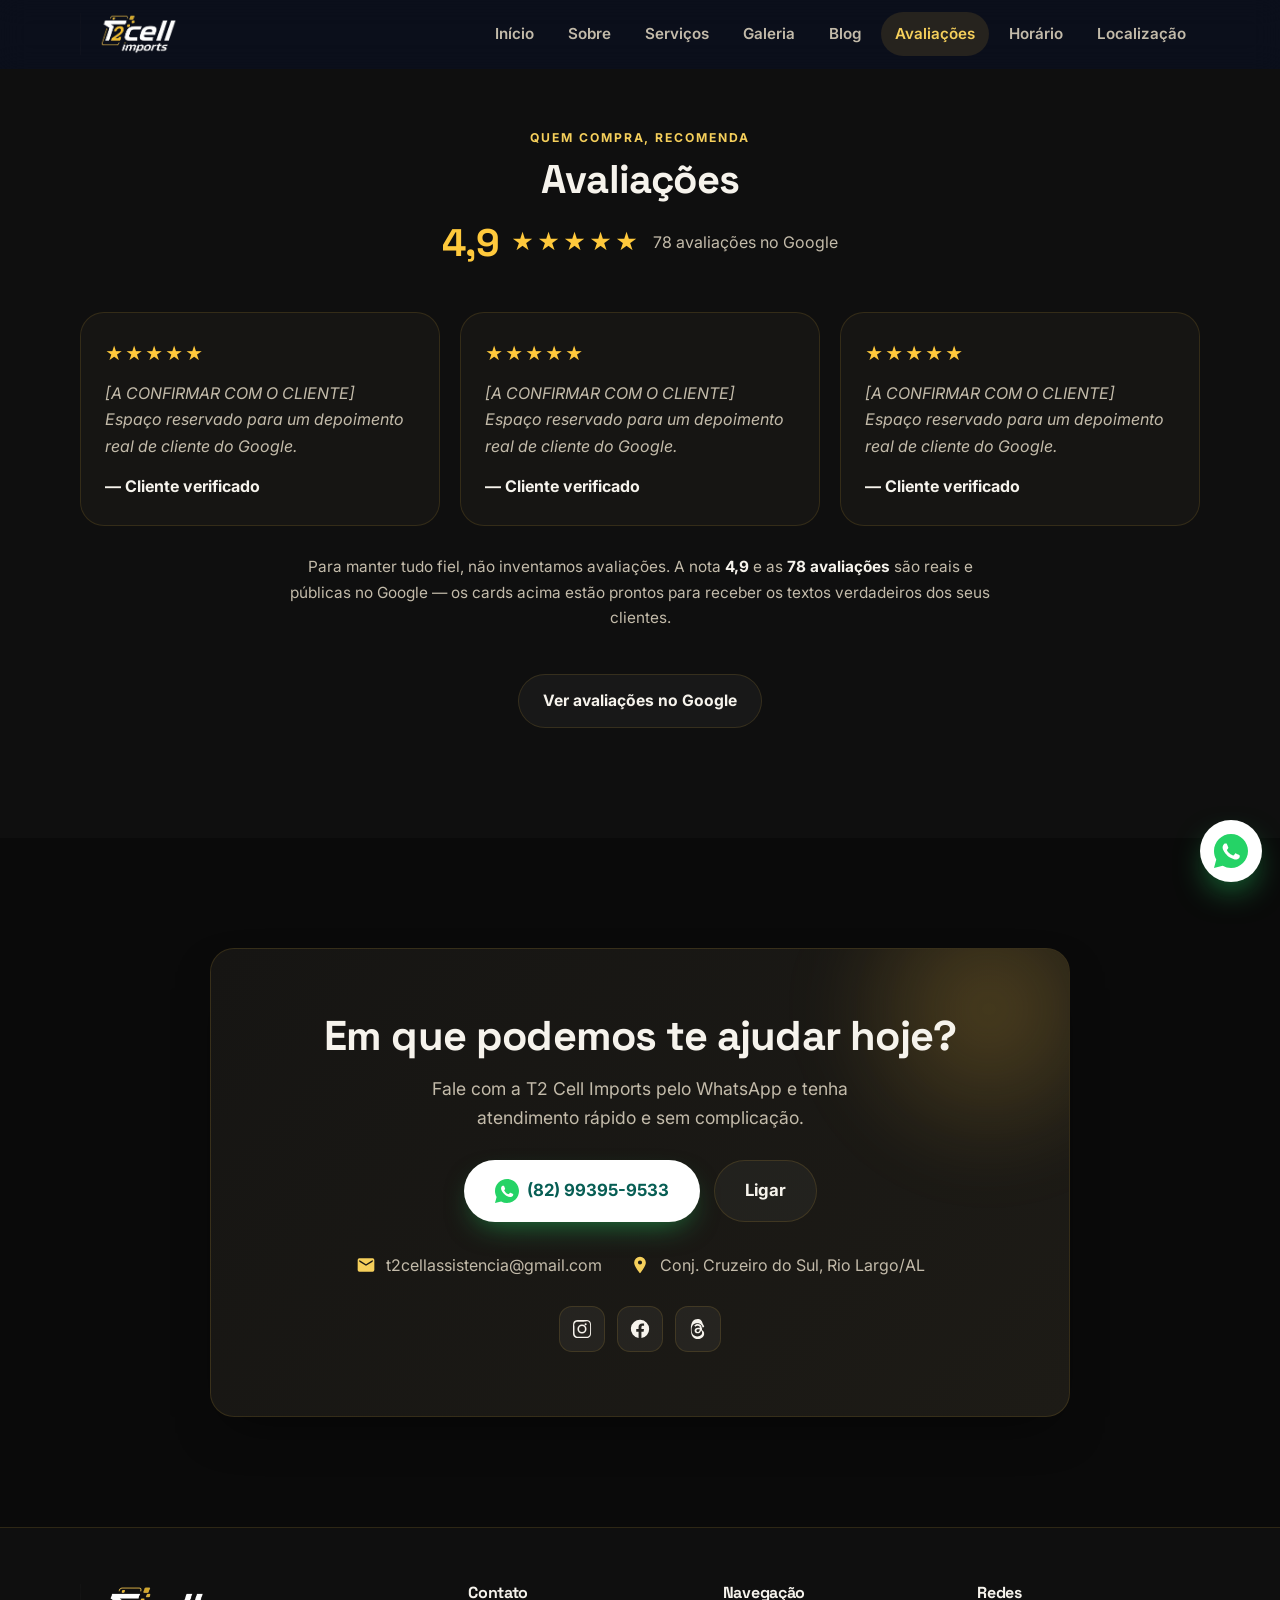
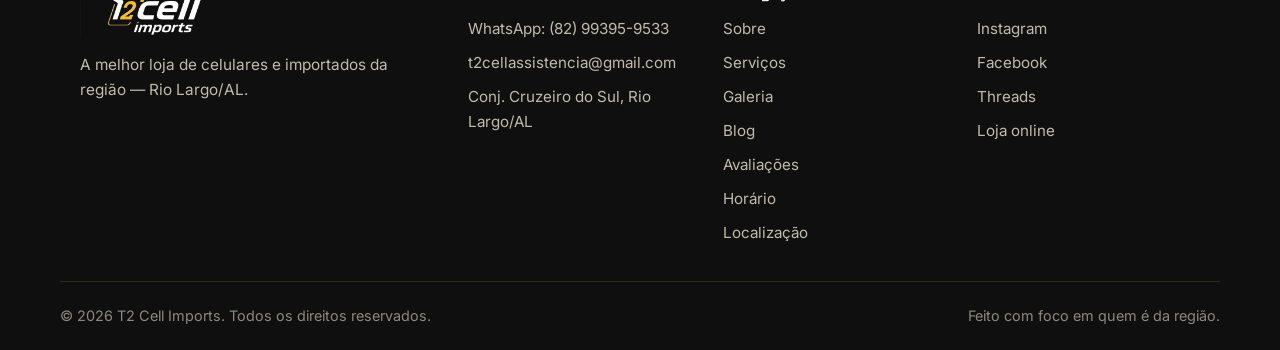
==== avaliacoes.html @ 35accee7 "style: atualiza CTA (frase e botão com logo oficial do WhatsApp) - Troca 'Bora resolver o seu celula" ====
<!DOCTYPE html>
<html lang="pt-BR">
<head>
  <meta charset="UTF-8" />
  <meta name="viewport" content="width=device-width, initial-scale=1.0" />
  <meta name="theme-color" content="#0a0a0a" />
  <title>Avaliações — T2 Cell Imports | Nota 4,9 no Google</title>
  <meta name="description" content="A T2 Cell Imports tem nota 4,9 no Google com 78 avaliações. Veja o que os clientes de Rio Largo dizem sobre a loja." />
  <meta name="author" content="T2 Cell Imports" />
  <link rel="canonical" href="https://t2cellimports.com.br/avaliacoes.html" />
  <meta property="og:type" content="business.business" />
  <meta property="og:title" content="Avaliações — T2 Cell Imports | Nota 4,9 no Google" />
  <meta property="og:description" content="A T2 Cell Imports tem nota 4,9 no Google com 78 avaliações. Veja o que os clientes de Rio Largo dizem sobre a loja." />
  <meta property="og:locale" content="pt_BR" />
  <meta property="og:site_name" content="T2 Cell Imports" />
  <meta property="og:url" content="https://t2cellimports.com.br/avaliacoes.html" />
  <meta property="og:image" content="assets/og-image.svg" />
  <meta name="twitter:card" content="summary_large_image" />
  <meta name="twitter:title" content="Avaliações — T2 Cell Imports | Nota 4,9 no Google" />
  <meta name="twitter:description" content="A T2 Cell Imports tem nota 4,9 no Google com 78 avaliações. Veja o que os clientes de Rio Largo dizem sobre a loja." />
  <meta name="twitter:image" content="assets/og-image.svg" />
  <link rel="icon" href="data:image/svg+xml,%3Csvg xmlns='http://www.w3.org/2000/svg' viewBox='0 0 100 100'%3E%3Crect width='100' height='100' rx='24' fill='%230a0a0a'/%3E%3Ctext x='50' y='70' font-family='Arial,sans-serif' font-size='56' font-weight='900' text-anchor='middle' fill='%23e8b53d'%3ET2%3C/text%3E%3C/svg%3E" />
  <link rel="apple-touch-icon" href="assets/logo-square.png" />
  <link rel="preconnect" href="https://fonts.googleapis.com" />
  <link rel="preconnect" href="https://fonts.gstatic.com" crossorigin />
  <link href="https://fonts.googleapis.com/css2?family=Space+Grotesk:wght@500;600;700&family=Inter:wght@400;500;600;700&display=swap" rel="stylesheet" />
  <link rel="stylesheet" href="css/styles.css?v=13" />
</head>
<body>
  <a href="#main" class="skip-link">Pular para o conteúdo</a>
  <header class="site-header" id="top">
    <div class="container header-inner">
      <a href="index.html" class="brand" aria-label="T2 Cell Imports — início">
        <img src="assets/logo.png" alt="T2 Cell Imports" class="brand-logo" width="860" height="370" />
      </a>
      <nav class="main-nav" aria-label="Navegação principal">
        <button class="nav-toggle" aria-expanded="false" aria-controls="nav-list" aria-label="Abrir menu">
          <span></span><span></span><span></span>
        </button>
        <ul class="nav-list" id="nav-list">
          <li><a href="index.html">Início</a></li>
          <li><a href="sobre.html">Sobre</a></li>
          <li><a href="servicos.html">Serviços</a></li>
          <li><a href="galeria.html">Galeria</a></li>
          <li><a href="blog.html">Blog</a></li>
          <li><a href="avaliacoes.html" class="active" aria-current="page">Avaliações</a></li>
          <li><a href="horario.html">Horário</a></li>
          <li><a href="localizacao.html">Localização</a></li>
        </ul>
      </nav>
    </div>
  </header>

  <main id="main">
    <section class="section section-alt first-section" id="depoimentos" aria-labelledby="dep-title">
      <div class="container">
        <header class="section-head">
          <p class="eyebrow reveal">Quem compra, recomenda</p>
          <h2 id="dep-title" class="reveal">Avaliações</h2>
          <div class="rating-summary reveal" role="img" aria-label="Nota 4,9 de 5 no Google com 78 avaliações">
            <span class="rating-num">4,9</span>
            <span class="rating-stars" aria-hidden="true">★★★★★</span>
            <span class="rating-meta">78 avaliações no Google</span>
          </div>
        </header>
        <div class="reviews" aria-label="Depoimentos de clientes">
          <blockquote class="review reveal"><span class="stars" aria-hidden="true">★★★★★</span><p>[A CONFIRMAR COM O CLIENTE] Espaço reservado para um depoimento real de cliente do Google.</p><footer>— Cliente verificado</footer></blockquote>
          <blockquote class="review reveal"><span class="stars" aria-hidden="true">★★★★★</span><p>[A CONFIRMAR COM O CLIENTE] Espaço reservado para um depoimento real de cliente do Google.</p><footer>— Cliente verificado</footer></blockquote>
          <blockquote class="review reveal"><span class="stars" aria-hidden="true">★★★★★</span><p>[A CONFIRMAR COM O CLIENTE] Espaço reservado para um depoimento real de cliente do Google.</p><footer>— Cliente verificado</footer></blockquote>
        </div>
        <p class="reviews-note reveal">
          Para manter tudo fiel, não inventamos avaliações. A nota <strong>4,9</strong> e as <strong>78 avaliações</strong>
          são reais e públicas no Google — os cards acima estão prontos para receber os textos verdadeiros dos seus clientes.
        </p>
        <div class="serv-cta reveal">
          <a class="btn btn-ghost" href="https://www.google.com/maps?q=-9.5343182,-35.8074484" target="_blank" rel="noopener">Ver avaliações no Google</a>
        </div>
      </div>
    </section>
    <section class="section contact-cta" id="contato" aria-labelledby="cta-title">
      <div class="container">
        <div class="cta-box reveal">
          <h2 id="cta-title">Em que podemos te ajudar hoje?</h2>
          <p>Fale com a T2 Cell Imports pelo WhatsApp e tenha atendimento rápido e sem complicação.</p>
          <div class="cta-actions">
            <a class="btn btn-wa btn-lg" href="https://wa.me/5582993959533?text=Ol%C3%A1!%20Vim%20pelo%20site%20e%20gostaria%20de%20mais%20informa%C3%A7%C3%B5es." target="_blank" rel="noopener">
              <svg viewBox="0 0 32 32" aria-hidden="true" class="whats-logo"><path fill="#25D366" d="M16 0C7.164 0 0 7.164 0 16c0 2.82.737 5.57 2.137 7.993L0 32l8.2-2.15A15.93 15.93 0 0 0 16 32c8.836 0 16-7.164 16-16S24.836 0 16 0z"/><path fill="#fff" d="M23.4 19.6c-.4-.2-2.34-1.15-2.7-1.28-.36-.13-.63-.2-.9.2-.26.4-1.03 1.28-1.26 1.54-.23.27-.46.3-.86.1-.4-.2-1.67-.62-3.18-1.96-1.18-1.05-1.97-2.34-2.2-2.74-.23-.4-.02-.61.17-.81.18-.18.4-.46.6-.7.2-.23.26-.4.4-.66.13-.27.06-.5-.03-.7-.1-.2-.9-2.16-1.23-2.96-.32-.78-.65-.67-.9-.68l-.76-.02c-.26 0-.7.1-1.06.5-.36.4-1.4 1.36-1.4 3.32 0 1.96 1.43 3.85 1.63 4.12.2.27 2.82 4.3 6.82 6.03.95.4 1.7.65 2.28.84.96.3 1.83.26 2.52.16.77-.12 2.34-.96 2.67-1.88.33-.92.33-1.72.23-1.88-.1-.16-.36-.26-.76-.46z"/></svg>
              (82) 99395-9533
            </a>
            <a class="btn btn-ghost btn-lg" href="tel:+5582993959533">Ligar</a>
          </div>
          <ul class="contact-list">
            <li>
              <svg class="ic" viewBox="0 0 24 24" aria-hidden="true"><path fill="currentColor" d="M20 4H4a2 2 0 0 0-2 2v12a2 2 0 0 0 2 2h16a2 2 0 0 0 2-2V6a2 2 0 0 0-2-2m0 4-8 5-8-5V6l8 5 8-5z"/></svg>
              <a href="mailto:t2cellassistencia@gmail.com">t2cellassistencia@gmail.com</a>
            </li>
            <li>
              <svg class="ic" viewBox="0 0 24 24" aria-hidden="true"><path fill="currentColor" d="M12 2a7 7 0 0 0-7 7c0 5 7 13 7 13s7-8 7-13a7 7 0 0 0-7-7m0 9.5A2.5 2.5 0 1 1 12 6.5a2.5 2.5 0 0 1 0 5"/></svg>
              Conj. Cruzeiro do Sul, Rio Largo/AL
            </li>
          </ul>
          <div class="social-row" aria-label="Redes sociais">
            <a href="https://www.instagram.com/t2cell_imports" target="_blank" rel="noopener" aria-label="Instagram">
              <svg viewBox="0 0 24 24" aria-hidden="true"><path fill="currentColor" d="M12 2.2c3.2 0 3.6 0 4.9.07 1.2.06 1.8.25 2.2.42.56.22.96.48 1.38.9.42.42.68.82.9 1.38.17.4.36 1 .42 2.2.07 1.3.07 1.7.07 4.9s0 3.6-.07 4.9c-.06 1.2-.25 1.8-.42 2.2a3.7 3.7 0 0 1-.9 1.38c-.42.42-.82.68-1.38.9-.4.17-1 .36-2.2.42-1.3.07-1.7.07-4.9.07s-3.6 0-4.9-.07c-1.2-.06-1.8-.25-2.2-.42a3.7 3.7 0 0 1-1.38-.9 3.7 3.7 0 0 1-.9-1.38c-.17-.4-.36-1-.42-2.2C2.2 15.6 2.2 15.2 2.2 12s0-3.6.07-4.9c.06-1.2.25-1.8.42-2.2.22-.56.48-.96.9-1.38.42-.42.82-.68 1.38-.9.4-.17 1-.36 2.2-.42C8.4 2.2 8.8 2.2 12 2.2m0 1.8c-3.1 0-3.5 0-4.7.07-.9.04-1.4.2-1.7.32-.43.17-.73.37-1.05.69-.32.32-.52.62-.69 1.05-.12.3-.28.8-.32 1.7C3.8 8.5 3.8 8.9 3.8 12s0 3.5.07 4.7c.04.9.2 1.4.32 1.7.17.43.37.73.69 1.05.32.32.62.52 1.05.69.3.12.8.28 1.7.32 1.2.07 1.6.07 4.7.07s3.5 0 4.7-.07c.9-.04 1.4-.2 1.7-.32.43-.17.73-.37 1.05-.69.32-.32.52-.62.69-1.05.12-.3.28-.8.32-1.7.07-1.2.07-1.6.07-4.7s0-3.5-.07-4.7c-.04-.9-.2-1.4-.32-1.7a2.8 2.8 0 0 0-.69-1.05 2.8 2.8 0 0 0-1.05-.69c-.3-.12-.8-.28-1.7-.32C15.5 4 15.1 4 12 4m0 3.06A4.94 4.94 0 1 0 12 17a4.94 4.94 0 0 0 0-9.88m0 8.15A3.2 3.2 0 1 1 12 8.8a3.2 3.2 0 0 1 0 6.4m5.1-8.35a1.15 1.15 0 1 1-2.3 0 1.15 1.15 0 0 1 2.3 0"/></svg>
            </a>
            <a href="https://www.facebook.com/p/T2-cell-imports-100078461546081/" target="_blank" rel="noopener" aria-label="Facebook">
              <svg viewBox="0 0 24 24" aria-hidden="true"><path fill="currentColor" d="M22 12a10 10 0 1 0-11.56 9.88v-6.99H7.9V12h2.54V9.8c0-2.5 1.49-3.89 3.77-3.89 1.1 0 2.24.2 2.24.2v2.46h-1.26c-1.24 0-1.63.77-1.63 1.56V12h2.78l-.44 2.89h-2.34v6.99A10 10 0 0 0 22 12"/></svg>
            </a>
            <a href="https://www.threads.com/@t2cell_imports" target="_blank" rel="noopener" aria-label="Threads">
              <svg viewBox="0 0 24 24" aria-hidden="true"><path fill="currentColor" d="M16.5 11.3c-.1 0-.2-.1-.3-.1-.2-3-1.8-4.7-4.5-4.7-1.6 0-3 .7-3.8 2l1.5 1c.6-.9 1.5-1.1 2.3-1.1 1.5 0 2.3.9 2.4 2.3-.6-.1-1.2-.2-1.9-.2-2.4 0-4 1.3-3.9 3.3.1 1.9 1.7 2.9 3.4 2.9 1.6 0 3.3-.8 3.6-3.1.4.3.8.8 1 1.4.3.9.3 2.4-.9 3.6-1 1-2.3 1.5-4.2 1.5-2.1 0-3.7-.7-4.7-2-1-1.3-1.5-3-1.5-5.2s.5-3.9 1.5-5.2c1-1.3 2.6-2 4.7-2 2.1 0 3.6.7 4.7 2.1.5.7.9 1.5 1.1 2.5l1.8-.5c-.3-1.3-.8-2.4-1.5-3.3C16.2 2 14.3 1 11.7 1 7.3 1 4.2 4 4.2 12s3.1 11 7.5 11c2.4 0 4.3-.8 5.6-2.2 1.7-1.8 1.6-4.1 1.1-5.5-.4-1-1.1-1.8-2-2.3zm-4.3 4c-.9 0-1.9-.4-1.9-1.4-.1-.8.6-1.5 2-1.5.6 0 1.2.1 1.7.2-.2 1.9-1.2 2.6-1.8 2.7z"/></svg>
            </a>
          </div>
        </div>
      </div>
    </section>
  </main>

  <footer class="site-footer">
    <div class="container footer-inner">
      <div class="footer-brand">
        <img src="assets/logo.png" alt="T2 Cell Imports" class="brand-logo footer-logo" width="860" height="370" />
        <p class="footer-tag">A melhor loja de celulares e importados da região — Rio Largo/AL.</p>
      </div>
      <div class="footer-col">
        <h4>Contato</h4>
        <ul>
          <li><a href="https://wa.me/5582993959533" target="_blank" rel="noopener">WhatsApp: (82) 99395-9533</a></li>
          <li><a href="mailto:t2cellassistencia@gmail.com">t2cellassistencia@gmail.com</a></li>
          <li>Conj. Cruzeiro do Sul, Rio Largo/AL</li>
        </ul>
      </div>
      <div class="footer-col">
        <h4>Navegação</h4>
        <ul>
          <li><a href="sobre.html">Sobre</a></li>
          <li><a href="servicos.html">Serviços</a></li>
          <li><a href="galeria.html">Galeria</a></li>
          <li><a href="blog.html">Blog</a></li>
          <li><a href="avaliacoes.html">Avaliações</a></li>
          <li><a href="horario.html">Horário</a></li>
          <li><a href="localizacao.html">Localização</a></li>
        </ul>
      </div>
      <div class="footer-col">
        <h4>Redes</h4>
        <ul>
          <li><a href="https://www.instagram.com/t2cell_imports" target="_blank" rel="noopener">Instagram</a></li>
          <li><a href="https://www.facebook.com/p/T2-cell-imports-100078461546081/" target="_blank" rel="noopener">Facebook</a></li>
          <li><a href="https://www.threads.com/@t2cell_imports" target="_blank" rel="noopener">Threads</a></li>
          <li><a href="https://t2cellimports.mercadorio.com.br/" target="_blank" rel="noopener">Loja online</a></li>
        </ul>
      </div>
    </div>
    <div class="container footer-bottom">
      <p>© <span id="year">2026</span> T2 Cell Imports. Todos os direitos reservados.</p>
      <p class="muted">Feito com foco em quem é da região.</p>
    </div>
  </footer>

  <a class="whats-float" href="https://wa.me/5582993959533?text=Ol%C3%A1!%20Vim%20pelo%20site%20e%20gostaria%20de%20mais%20informa%C3%A7%C3%B5es." target="_blank" rel="noopener" aria-label="Falar no WhatsApp">
    <svg viewBox="0 0 32 32" aria-hidden="true" class="whats-logo">
      <path fill="#25D366" d="M16 0C7.164 0 0 7.164 0 16c0 2.82.737 5.57 2.137 7.993L0 32l8.2-2.15A15.93 15.93 0 0 0 16 32c8.836 0 16-7.164 16-16S24.836 0 16 0z"/>
      <path fill="#fff" d="M23.4 19.6c-.4-.2-2.34-1.15-2.7-1.28-.36-.13-.63-.2-.9.2-.26.4-1.03 1.28-1.26 1.54-.23.27-.46.3-.86.1-.4-.2-1.67-.62-3.18-1.96-1.18-1.05-1.97-2.34-2.2-2.74-.23-.4-.02-.61.17-.81.18-.18.4-.46.6-.7.2-.23.26-.4.4-.66.13-.27.06-.5-.03-.7-.1-.2-.9-2.16-1.23-2.96-.32-.78-.65-.67-.9-.68l-.76-.02c-.26 0-.7.1-1.06.5-.36.4-1.4 1.36-1.4 3.32 0 1.96 1.43 3.85 1.63 4.12.2.27 2.82 4.3 6.82 6.03.95.4 1.7.65 2.28.84.96.3 1.83.26 2.52.16.77-.12 2.34-.96 2.67-1.88.33-.92.33-1.72.23-1.88-.1-.16-.36-.26-.76-.46z"/>
    </svg>
    <span class="whats-float-label">Fale conosco</span>
  </a>

  <script src="js/main.js?v=13" defer></script>
</body>
</html>
---- css/styles.css ----
/* =========================================================
   T2 Cell Imports — estilos
   Direção: premium. Preto + dourado/âmbar + branco (identidade da logo).
   Tipografia: Space Grotesk (títulos) + Inter (texto).
   ========================================================= */

/* ---------- Tokens ---------- */
:root {
  --bg: #0a0a0a;
  --bg-2: #0f0f0f;
  --surface: #161513;
  --surface-2: #1d1b16;
  --line: rgba(232, 181, 61, 0.14);
  --text: #f6f3ec;
  --text-dim: #c3bbaa;
  --muted: #8f897c;

  --brand: #e8b53d;      /* dourado */
  --brand-2: #f5cf5b;    /* dourado claro */
  --accent: #c9942a;     /* âmbar profundo */
  --whats: #25d366;

  --grad: linear-gradient(135deg, #c9942a 0%, #e8b53d 45%, #f5cf5b 100%);
  --grad-soft: linear-gradient(135deg, rgba(201,148,42,.16), rgba(245,207,91,.16));

  --radius: 16px;
  --radius-lg: 24px;
  --shadow: 0 20px 50px -20px rgba(0, 0, 0, .6);
  --shadow-glow: 0 0 0 1px rgba(232,181,61,.25), 0 18px 40px -16px rgba(232,181,61,.35);
  --container: 1160px;
  --ease: cubic-bezier(.22, 1, .36, 1);
}

/* ---------- Reset ---------- */
*, *::before, *::after { box-sizing: border-box; }
* { margin: 0; }
html { scroll-behavior: smooth; -webkit-text-size-adjust: 100%; }
@media (prefers-reduced-motion: reduce) {
  html { scroll-behavior: auto; }
  * { animation-duration: .001ms !important; transition-duration: .001ms !important; }
}

body {
  font-family: "Inter", system-ui, -apple-system, Segoe UI, Roboto, sans-serif;
  background: var(--bg);
  color: var(--text);
  line-height: 1.65;
  overflow-x: hidden;
  -webkit-font-smoothing: antialiased;
}

h1, h2, h3, h4, .brand-text, .stat-num, .rating-num {
  font-family: "Space Grotesk", "Inter", sans-serif;
  line-height: 1.12;
  letter-spacing: -0.02em;
}

img, svg, iframe { display: block; max-width: 100%; }
a { color: inherit; text-decoration: none; }
ul { list-style: none; padding: 0; }

.container { width: 100%; max-width: var(--container); margin-inline: auto; padding-inline: 20px; }

.grad-text {
  background: var(--grad);
  -webkit-background-clip: text; background-clip: text;
  -webkit-text-fill-color: transparent; color: transparent;
}
.muted { color: var(--muted); }

/* ---------- Acessibilidade ---------- */
.skip-link {
  position: absolute; left: -999px; top: 0; z-index: 200;
  background: var(--brand-2); color: #17120a; padding: 10px 16px; border-radius: 0 0 10px 0; font-weight: 700;
}
.skip-link:focus { left: 0; }

:focus-visible { outline: 3px solid var(--brand-2); outline-offset: 2px; border-radius: 6px; }

/* ---------- Botões ---------- */
.btn {
  --_bg: transparent;
  display: inline-flex; align-items: center; justify-content: center; gap: 8px;
  padding: 13px 24px; border-radius: 999px; font-weight: 700; font-size: .98rem;
  border: 1px solid transparent; cursor: pointer; white-space: nowrap;
  transition: transform .25s var(--ease), box-shadow .25s var(--ease), background .25s var(--ease), border-color .25s var(--ease);
}
.btn:hover { transform: translateY(-2px); }
.btn:active { transform: translateY(0); }
.btn .ic { width: 20px; height: 20px; }
.btn-lg { padding: 16px 30px; font-size: 1.05rem; }

.btn-primary { background: var(--grad); color: #17120a; box-shadow: 0 12px 30px -10px rgba(232,181,61,.6); }
.btn-primary:hover { box-shadow: 0 18px 40px -12px rgba(232,181,61,.75); }

.btn-ghost { background: rgba(255,255,255,.04); color: var(--text); border-color: var(--line); }
.btn-ghost:hover { border-color: var(--brand-2); background: rgba(232,181,61,.08); }

.btn-whats { background: var(--whats); color: #042b14; box-shadow: 0 12px 30px -12px rgba(37,211,102,.6); }
.btn-whats:hover { box-shadow: 0 18px 40px -14px rgba(37,211,102,.75); }

/* Botão com a logo oficial do WhatsApp (fundo branco, logo colorida) */
.btn-wa { background: #ffffff; color: #075e54; box-shadow: 0 12px 30px -12px rgba(37,211,102,.6); }
.btn-wa:hover { box-shadow: 0 18px 40px -14px rgba(37,211,102,.75); }
.btn-wa .whats-logo { width: 24px; height: 24px; flex: none; }

/* ---------- Header ---------- */
.site-header {
  position: fixed; inset: 0 0 auto 0; z-index: 100;
  background: rgba(11, 16, 32, .72);
  backdrop-filter: saturate(140%) blur(14px);
  border-bottom: 1px solid transparent;
  transition: border-color .3s var(--ease), background .3s var(--ease);
}
.site-header.scrolled { border-bottom-color: var(--line); background: rgba(11,16,32,.9); }
.header-inner { display: flex; align-items: center; gap: 16px; min-height: 68px; }

.brand { display: inline-flex; align-items: center; gap: 10px; font-weight: 700; }
.brand-logo { height: 42px; width: auto; display: block; transition: filter .3s var(--ease); }
.brand:hover .brand-logo { filter: drop-shadow(0 0 14px rgba(232,181,61,.45)); }
.footer-logo { height: 54px; }
.brand-mark {
  display: grid; place-items: center; width: 38px; height: 38px; border-radius: 11px;
  background: var(--grad); color: #17120a; font-family: "Space Grotesk", sans-serif; font-weight: 700; font-size: 1.05rem;
  box-shadow: var(--shadow-glow);
}
.brand-text { font-size: 1.05rem; letter-spacing: .04em; color: var(--text); }
.brand-text strong { color: var(--brand-2); }

.main-nav { margin-left: auto; display: flex; align-items: center; }
.nav-list { display: flex; gap: 6px; }
.nav-list a {
  display: inline-block; padding: 9px 14px; border-radius: 999px; color: var(--text-dim); font-weight: 600; font-size: .95rem;
  transition: color .2s, background .2s;
}
.nav-list a:hover { color: var(--text); background: rgba(255,255,255,.05); }
.nav-list a.active { color: var(--brand-2); background: rgba(232,181,61,.12); }

.header-cta { margin-left: 8px; }

.nav-toggle {
  display: none; flex-direction: column; gap: 5px; width: 44px; height: 44px;
  background: rgba(255,255,255,.05); border: 1px solid var(--line); border-radius: 12px; cursor: pointer;
  align-items: center; justify-content: center;
}
.nav-toggle span { width: 20px; height: 2px; background: var(--text); border-radius: 2px; transition: transform .3s var(--ease), opacity .3s; }
.nav-toggle[aria-expanded="true"] span:nth-child(1) { transform: translateY(7px) rotate(45deg); }
.nav-toggle[aria-expanded="true"] span:nth-child(2) { opacity: 0; }
.nav-toggle[aria-expanded="true"] span:nth-child(3) { transform: translateY(-7px) rotate(-45deg); }

/* ---------- Hero (dividido: conteúdo à esquerda + foto à direita) ---------- */
.hero { position: relative; overflow: hidden; min-height: min(92vh, 760px); display: flex; align-items: center; padding: 120px 0 70px; }
.hero-photo { position: absolute; inset: 0 0 0 auto; width: 60%; z-index: 0; }
.hero-photo img { width: 100%; height: 100%; object-fit: cover; object-position: center; }
.hero-photo-veil {
  position: absolute; inset: 0;
  background:
    linear-gradient(90deg, var(--bg) 0%, var(--bg) 18%, rgba(10,10,10,.82) 38%, rgba(10,10,10,.35) 62%, rgba(10,10,10,.1) 100%),
    linear-gradient(0deg, rgba(10,10,10,.55), transparent 45%);
}
.hero .container { position: relative; z-index: 1; width: 100%; }
.hero-inner { max-width: 560px; }
.rating-badge {
  display: inline-flex; align-items: center; gap: 9px; padding: 10px 16px; border-radius: 12px;
  background: rgba(255,255,255,.05); border: 1px solid var(--line); font-size: .95rem; color: var(--text-dim);
  backdrop-filter: blur(4px);
}
.rating-badge strong { color: var(--text); font-size: 1.02rem; }
.rating-badge-meta { color: var(--text-dim); }
.hero-title { font-size: clamp(2.1rem, 5.2vw, 3.6rem); font-weight: 700; margin: 22px 0 18px; }
.hero-sub { font-size: clamp(1.02rem, 2.2vw, 1.22rem); color: var(--text-dim); max-width: 540px; }
.hero-sub strong { color: var(--text); }
.hero-actions { display: flex; flex-wrap: wrap; gap: 14px; margin: 30px 0 26px; }
.hero-badges { display: flex; flex-wrap: wrap; gap: 10px 22px; color: var(--text-dim); font-size: .95rem; }
.hero-badges li { display: inline-flex; align-items: center; gap: 8px; }
.hero-badges li::before { content: ""; width: 7px; height: 7px; border-radius: 50%; background: var(--grad); flex: none; }
.stars { color: #ffc93c; letter-spacing: 2px; }

@media (max-width: 860px) {
  .hero { min-height: 0; padding: 104px 0 64px; }
  .hero-photo { width: 100%; }
  .hero-photo-veil {
    background:
      linear-gradient(0deg, var(--bg) 4%, rgba(10,10,10,.92) 30%, rgba(10,10,10,.78) 60%, rgba(10,10,10,.7) 100%);
  }
  .hero-inner { max-width: 100%; }
}

/* ---------- Seções ---------- */
.section { padding: clamp(64px, 10vw, 110px) 0; position: relative; }
.first-section { padding-top: 128px; }
@media (max-width: 760px) { .first-section { padding-top: 104px; } }
.section-alt { background: var(--bg-2); }
.section-head { max-width: 640px; margin: 0 auto 48px; text-align: center; }
.eyebrow { font-weight: 700; letter-spacing: .16em; text-transform: uppercase; font-size: .76rem; color: var(--brand-2); margin-bottom: 10px; }
.section-head h2 { font-size: clamp(1.8rem, 4.2vw, 2.7rem); }
.section-lead { color: var(--text-dim); margin-top: 12px; font-size: 1.08rem; }
.section h2 { font-size: clamp(1.7rem, 4vw, 2.5rem); }

/* ---------- Sobre ---------- */
.about-grid { display: grid; grid-template-columns: 1.3fr .9fr; gap: clamp(32px, 5vw, 64px); align-items: center; }
.about-copy h2 { margin: 8px 0 18px; font-size: clamp(1.8rem, 4vw, 2.6rem); }
.about-copy p { color: var(--text-dim); margin-bottom: 16px; }
.about-copy strong { color: var(--text); }
.about-points { margin-top: 22px; display: grid; gap: 12px; }
.about-points li { display: flex; align-items: center; gap: 12px; font-weight: 500; }
.about-points .dot { width: 10px; height: 10px; border-radius: 50%; background: var(--grad); flex: none; box-shadow: 0 0 10px rgba(232,181,61,.7); }

.about-side { display: grid; gap: 16px; }
.owner-card { position: relative; border-radius: var(--radius-lg); overflow: hidden; border: 1px solid var(--line); background: var(--surface); }
.owner-photo { position: relative; aspect-ratio: 4 / 3; overflow: hidden; }
.owner-photo img { width: 100%; height: 100%; object-fit: cover; object-position: center 28%; transition: transform .6s var(--ease); }
.owner-card:hover .owner-photo img { transform: scale(1.05); }
.owner-photo::after { content: ""; position: absolute; inset: 0; background: linear-gradient(to top, rgba(10,10,10,.88) 6%, rgba(10,10,10,.1) 46%, transparent 70%); }
.owner-card figcaption { position: absolute; left: 0; right: 0; bottom: 0; z-index: 1; padding: 18px 20px; display: grid; gap: 3px; }
.owner-name { font-family: "Space Grotesk", sans-serif; font-weight: 700; font-size: 1.25rem; color: var(--text); }
.owner-role { font-size: .92rem; color: var(--brand-2); font-weight: 600; }
.owner-card::before { content: ""; position: absolute; top: 0; left: 0; right: 0; height: 3px; background: var(--grad); z-index: 2; }

.about-stats { display: grid; grid-template-columns: 1fr 1fr; gap: 16px; }
.stat {
  background: var(--surface); border: 1px solid var(--line); border-radius: var(--radius); padding: 24px 20px; text-align: center;
  transition: transform .3s var(--ease), border-color .3s var(--ease);
}
.stat:hover { transform: translateY(-4px); border-color: rgba(232,181,61,.4); }
.stat-num { display: block; font-size: clamp(1.9rem, 5vw, 2.6rem); font-weight: 700; background: var(--grad); -webkit-background-clip: text; background-clip: text; -webkit-text-fill-color: transparent; }
.stat-label { color: var(--text-dim); font-size: .9rem; }

/* ---------- Cards serviços ---------- */
.cards-grid { display: grid; grid-template-columns: repeat(3, 1fr); gap: 20px; }
.card {
  background: var(--surface); border: 1px solid var(--line); border-radius: var(--radius-lg); padding: 30px 26px;
  position: relative; overflow: hidden; transition: transform .35s var(--ease), border-color .35s var(--ease), box-shadow .35s var(--ease);
}
.card::after {
  content: ""; position: absolute; inset: 0; background: var(--grad-soft); opacity: 0; transition: opacity .35s var(--ease); z-index: 0;
}
.card:hover { transform: translateY(-6px); border-color: rgba(232,181,61,.4); box-shadow: var(--shadow); }
.card:hover::after { opacity: 1; }
.card > * { position: relative; z-index: 1; }
.card-ic {
  width: 56px; height: 56px; border-radius: 15px; display: grid; place-items: center; margin-bottom: 18px;
  background: var(--grad-soft); color: var(--brand-2); border: 1px solid var(--line);
}
.card-ic svg { width: 28px; height: 28px; }
.card h3 { font-size: 1.22rem; margin-bottom: 8px; }
.card p { color: var(--text-dim); font-size: .98rem; }

.serv-cta { display: flex; flex-wrap: wrap; gap: 14px; justify-content: center; margin-top: 44px; }

/* Cards-link (home) */
.nav-card { color: inherit; text-decoration: none; display: block; }
.nav-card h3 { color: var(--text); }
.nav-card .card-arrow { position: absolute; right: 22px; bottom: 20px; z-index: 1; color: var(--brand-2); font-size: 1.3rem; font-weight: 700; transition: transform .3s var(--ease); }
.nav-card:hover .card-arrow { transform: translateX(5px); }

/* ---------- Galeria ---------- */
.gallery { display: grid; grid-template-columns: repeat(4, 1fr); grid-auto-rows: 200px; gap: 16px; }
.tile {
  position: relative; border-radius: var(--radius-lg); overflow: hidden; border: 1px solid var(--line);
  background: var(--surface); display: grid; place-items: center;
}
.tile-lg { grid-column: span 2; grid-row: span 2; }
.tile-photo img { width: 100%; height: 100%; object-fit: cover; transition: transform .6s var(--ease); }
.tile-photo:hover img { transform: scale(1.05); }
.tile-photo figcaption { background: linear-gradient(to top, rgba(7,7,7,.9), transparent); }
.tile-wide { grid-column: span 2; }
.tile-art { width: 100%; height: 100%; display: grid; place-items: center; background: var(--grad-soft); color: var(--brand-2); transition: transform .5s var(--ease); }
.tile-art svg { width: 44%; height: 44%; opacity: .9; }
.art-store { background: linear-gradient(135deg, rgba(201,148,42,.28), rgba(232,181,61,.2)); }
.art-phone { background: linear-gradient(135deg, rgba(245,207,91,.25), rgba(201,148,42,.2)); }
.art-acc   { background: linear-gradient(135deg, rgba(232,181,61,.25), rgba(201,148,42,.18)); }
.art-tools { background: linear-gradient(135deg, rgba(201,148,42,.24), rgba(245,207,91,.2)); }
.art-care  { background: linear-gradient(135deg, rgba(232,181,61,.22), rgba(245,207,91,.22)); }
.tile:hover .tile-art { transform: scale(1.06); }
.tile figcaption {
  position: absolute; left: 0; right: 0; bottom: 0; padding: 14px 16px; font-weight: 600;
  background: linear-gradient(to top, rgba(7,11,24,.85), transparent); color: var(--text);
}
.gallery-note { text-align: center; color: var(--muted); font-size: .9rem; margin-top: 20px; }

/* ---------- Blog ---------- */
.post-cards { display: grid; grid-template-columns: repeat(3, 1fr); gap: 20px; }
.blog-grid { margin-top: 8px; }
.post-card {
  display: flex; flex-direction: column; gap: 10px; color: inherit; text-decoration: none;
  background: var(--surface); border: 1px solid var(--line); border-radius: var(--radius-lg); padding: 26px 24px;
  transition: transform .3s var(--ease), border-color .3s var(--ease), box-shadow .3s var(--ease);
}
.post-card:hover { transform: translateY(-5px); border-color: rgba(232,181,61,.4); box-shadow: var(--shadow); }
.post-card-cat {
  align-self: flex-start; font-size: .74rem; font-weight: 700; letter-spacing: .08em; text-transform: uppercase;
  color: var(--brand-2); background: var(--grad-soft); border: 1px solid var(--line); padding: 5px 11px; border-radius: 999px;
}
.post-card h3 { font-size: 1.22rem; line-height: 1.25; color: var(--text); }
.post-card p { color: var(--text-dim); font-size: .96rem; }
.post-card-meta { color: var(--muted); font-size: .85rem; }
.post-card-link { margin-top: auto; color: var(--brand-2); font-weight: 700; font-size: .95rem; }

/* Post (artigo) */
.post { padding-bottom: clamp(48px, 8vw, 90px); }
.post-wrap { max-width: 820px; }
.breadcrumb { font-size: .88rem; color: var(--muted); margin-bottom: 18px; }
.breadcrumb a { color: var(--text-dim); }
.breadcrumb a:hover { color: var(--brand-2); }
.breadcrumb span { margin: 0 2px; }
.post-cat-chip { display: inline-block; font-size: .74rem; font-weight: 700; letter-spacing: .08em; text-transform: uppercase; color: var(--brand-2); background: var(--grad-soft); border: 1px solid var(--line); padding: 5px 12px; border-radius: 999px; }
.post-title { font-size: clamp(1.8rem, 4.4vw, 2.7rem); margin: 16px 0 12px; line-height: 1.15; }
.post-meta { color: var(--muted); font-size: .92rem; margin-bottom: 28px; padding-bottom: 22px; border-bottom: 1px solid var(--line); }
.post-body { color: var(--text-dim); font-size: 1.07rem; line-height: 1.8; }
.post-body h2 { color: var(--text); font-size: clamp(1.3rem, 3vw, 1.7rem); margin: 34px 0 12px; }
.post-body h3 { color: var(--text); font-size: 1.2rem; margin: 26px 0 10px; }
.post-body p { margin-bottom: 16px; }
.post-body strong { color: var(--text); }
.post-body ul { margin: 0 0 18px; padding-left: 4px; display: grid; gap: 10px; }
.post-body li { position: relative; padding-left: 26px; }
.post-body li::before { content: ""; position: absolute; left: 4px; top: .62em; width: 8px; height: 8px; border-radius: 50%; background: var(--grad); }
.post-body li strong { color: var(--text); }

.post-cta { margin: 40px 0; background: linear-gradient(135deg, var(--surface), var(--surface-2)); border: 1px solid var(--line); border-radius: var(--radius-lg); padding: 30px; text-align: center; }
.post-cta h2 { color: var(--text); margin-bottom: 8px; font-size: 1.4rem; }
.post-cta p { color: var(--text-dim); margin-bottom: 18px; }

.related { margin-top: 48px; padding-top: 32px; border-top: 1px solid var(--line); }
.related h2 { font-size: 1.4rem; margin-bottom: 20px; }

/* ---------- Depoimentos ---------- */
.rating-summary { display: inline-flex; align-items: center; gap: 12px; margin-top: 18px; flex-wrap: wrap; justify-content: center; }
.rating-num { font-size: 2.4rem; font-weight: 700; color: #ffc93c; }
.rating-stars { color: #ffc93c; font-size: 1.4rem; letter-spacing: 3px; }
.rating-meta { color: var(--text-dim); }
.reviews { display: grid; grid-template-columns: repeat(3, 1fr); gap: 20px; }
.review {
  background: var(--surface); border: 1px solid var(--line); border-radius: var(--radius-lg); padding: 26px 24px;
  transition: transform .3s var(--ease), border-color .3s var(--ease);
}
.review:hover { transform: translateY(-4px); border-color: rgba(232,181,61,.4); }
.review .stars { font-size: 1.1rem; letter-spacing: 2px; }
.review p { color: var(--text-dim); margin: 12px 0 14px; font-style: italic; }
.review footer { font-weight: 700; color: var(--text); }
.reviews-note { text-align: center; color: var(--text-dim); max-width: 720px; margin: 28px auto 0; font-size: .96rem; }
.reviews-note strong { color: var(--text); }

/* ---------- Horário ---------- */
.hours-grid { display: grid; grid-template-columns: 1fr 1fr; gap: clamp(28px, 5vw, 56px); align-items: center; }
.hours-grid h2 { margin: 8px 0 14px; }
.hours-grid p { color: var(--text-dim); }
.hours-status { display: inline-flex; align-items: center; gap: 10px; margin-top: 18px; font-weight: 700; color: var(--text); }
.status-dot { width: 11px; height: 11px; border-radius: 50%; background: var(--muted); box-shadow: 0 0 0 4px rgba(123,139,179,.18); }
.hours-status.is-open .status-dot { background: var(--whats); box-shadow: 0 0 0 4px rgba(37,211,102,.22); }
.hours-status.is-closed .status-dot { background: #ff6b6b; box-shadow: 0 0 0 4px rgba(255,107,107,.2); }
.hours-disclaimer { margin-top: 14px; font-size: .9rem; color: var(--muted); }
.hours-highlight { margin-top: 18px; padding: 12px 16px; border-radius: 12px; background: var(--grad-soft); border: 1px solid var(--line); color: var(--text); font-size: .98rem; }
.hours-highlight strong { color: var(--brand-2); }
.hours-table { width: 100%; border-collapse: collapse; background: var(--surface); border: 1px solid var(--line); border-radius: var(--radius); overflow: hidden; }
.hours-table th, .hours-table td { padding: 15px 20px; text-align: left; border-bottom: 1px solid var(--line); }
.hours-table tr:last-child th, .hours-table tr:last-child td { border-bottom: 0; }
.hours-table th { font-weight: 600; color: var(--text); }
.hours-table td { color: var(--text-dim); text-align: right; }
.hours-table tr.today { background: var(--grad-soft); }
.hours-table tr.today th, .hours-table tr.today td { color: var(--text); font-weight: 700; }

/* ---------- Localização ---------- */
.loc-grid { display: grid; grid-template-columns: .85fr 1.15fr; gap: 28px; align-items: stretch; }
.loc-info { background: var(--surface); border: 1px solid var(--line); border-radius: var(--radius-lg); padding: 32px 28px; display: flex; flex-direction: column; }
.loc-info h3 { font-size: 1.3rem; margin-bottom: 14px; }
.loc-info address { font-style: normal; color: var(--text-dim); line-height: 1.9; }
.loc-actions { display: flex; flex-wrap: wrap; gap: 12px; margin-top: auto; padding-top: 24px; }
.loc-map { border-radius: var(--radius-lg); overflow: hidden; border: 1px solid var(--line); min-height: 360px; }
.loc-map iframe { height: 100%; min-height: 360px; }

/* ---------- CTA final ---------- */
.contact-cta { background: var(--bg); }
.cta-box {
  position: relative; overflow: hidden; text-align: center; max-width: 860px; margin: 0 auto;
  background: linear-gradient(135deg, var(--surface), var(--surface-2));
  border: 1px solid var(--line); border-radius: var(--radius-lg); padding: clamp(40px, 6vw, 64px) clamp(24px, 5vw, 56px);
  box-shadow: var(--shadow);
}
.cta-box::before { content: ""; position: absolute; width: 360px; height: 360px; background: radial-gradient(circle, rgba(232,181,61,.25), transparent 65%); top: -120px; right: -100px; filter: blur(30px); }
.cta-box > * { position: relative; z-index: 1; }
.cta-box h2 { font-size: clamp(1.7rem, 4.4vw, 2.6rem); }
.cta-box > p { color: var(--text-dim); margin: 14px auto 28px; max-width: 520px; font-size: 1.1rem; }
.cta-actions { display: flex; flex-wrap: wrap; gap: 14px; justify-content: center; }
.contact-list { display: flex; flex-wrap: wrap; gap: 14px 28px; justify-content: center; margin-top: 30px; color: var(--text-dim); }
.contact-list li { display: inline-flex; align-items: center; gap: 10px; }
.contact-list .ic { width: 20px; height: 20px; color: var(--brand-2); }
.contact-list a:hover { color: var(--brand-2); }
.social-row { display: flex; gap: 12px; justify-content: center; margin-top: 28px; }
.social-row a {
  width: 46px; height: 46px; display: grid; place-items: center; border-radius: 13px;
  background: rgba(255,255,255,.05); border: 1px solid var(--line); color: var(--text);
  transition: transform .25s var(--ease), background .25s, color .25s, border-color .25s;
}
.social-row a:hover { transform: translateY(-3px); background: var(--grad); color: #17120a; border-color: transparent; }
.social-row svg { width: 22px; height: 22px; }

/* ---------- Footer ---------- */
.site-footer { background: var(--bg-2); border-top: 1px solid var(--line); padding-top: 56px; }
.footer-inner { display: grid; grid-template-columns: 1.6fr 1fr 1fr 1fr; gap: 32px; padding-bottom: 36px; }
.footer-brand .brand-mark { display: inline-grid; }
.footer-brand .brand-text { margin-left: 10px; }
.footer-tag { color: var(--text-dim); margin-top: 14px; max-width: 320px; font-size: .96rem; }
.footer-col h4 { font-size: 1rem; margin-bottom: 14px; color: var(--text); }
.footer-col ul { display: grid; gap: 9px; }
.footer-col a, .footer-col li { color: var(--text-dim); font-size: .95rem; }
.footer-col a:hover { color: var(--brand-2); }
.footer-bottom { display: flex; flex-wrap: wrap; gap: 8px; justify-content: space-between; padding: 22px 0; border-top: 1px solid var(--line); color: var(--muted); font-size: .9rem; }

/* ---------- Botão flutuante WhatsApp ---------- */
.whats-float {
  position: fixed; right: 18px; bottom: 18px; z-index: 90;
  display: inline-flex; align-items: center; gap: 0; padding: 14px; border-radius: 999px;
  background: #ffffff; color: #075e54; box-shadow: 0 14px 34px -10px rgba(37,211,102,.7);
  transition: transform .3s var(--ease), padding .3s var(--ease), gap .3s var(--ease);
  animation: floatpulse 2.6s ease-in-out infinite;
}
.whats-float svg { width: 34px; height: 34px; flex: none; }
.whats-float .whats-logo { display: block; }
.whats-float-label { max-width: 0; overflow: hidden; white-space: nowrap; font-weight: 700; transition: max-width .35s var(--ease); }
.whats-float:hover { transform: translateY(-3px); gap: 10px; padding: 14px 20px; }
.whats-float:hover .whats-float-label { max-width: 160px; }
@keyframes floatpulse { 0%,100% { box-shadow: 0 14px 34px -10px rgba(37,211,102,.7), 0 0 0 0 rgba(37,211,102,.5); } 50% { box-shadow: 0 14px 34px -10px rgba(37,211,102,.7), 0 0 0 14px rgba(37,211,102,0); } }

/* ---------- Scroll reveal ---------- */
.reveal { opacity: 0; transform: translateY(26px); transition: opacity .7s var(--ease), transform .7s var(--ease); }
.reveal.in { opacity: 1; transform: none; }

/* ---------- Responsivo ---------- */
@media (max-width: 960px) {
  .about-grid, .hours-grid, .loc-grid { grid-template-columns: 1fr; }
  .cards-grid, .reviews, .post-cards { grid-template-columns: repeat(2, 1fr); }
  .footer-inner { grid-template-columns: 1fr 1fr; }
  .loc-map { min-height: 320px; }
}

@media (max-width: 760px) {
  .header-cta { display: none; }
  .nav-toggle { display: inline-flex; order: 3; margin-left: auto; }
  .main-nav { margin-left: auto; }
  .nav-list {
    position: fixed; inset: 68px 0 auto 0; flex-direction: column; gap: 4px;
    background: rgba(11,16,32,.98); backdrop-filter: blur(12px); border-bottom: 1px solid var(--line);
    padding: 14px 20px 22px; transform: translateY(-120%); transition: transform .35s var(--ease); z-index: 99;
  }
  .nav-list.open { transform: translateY(0); }
  .nav-list a { display: block; padding: 14px 10px; font-size: 1.05rem; border-bottom: 1px solid var(--line); border-radius: 0; }
  .nav-list li:last-child a { border-bottom: 0; }

  .gallery { grid-template-columns: repeat(2, 1fr); grid-auto-rows: 160px; }
  .tile-lg { grid-column: span 2; grid-row: span 1; }
  .tile-wide { grid-column: span 2; }
}

@media (max-width: 520px) {
  .cards-grid, .reviews, .about-stats, .post-cards { grid-template-columns: 1fr; }
  .footer-inner { grid-template-columns: 1fr; }
  .hero { padding-top: 120px; }
  .btn { width: 100%; }
  .hero-actions .btn, .cta-actions .btn, .serv-cta .btn, .loc-actions .btn { width: 100%; }
  .gallery { grid-template-columns: 1fr; }
  .tile-lg, .tile-wide { grid-column: span 1; }
}

/* ---------- Preferência de tema claro (respeito mínimo) ----------
   O site é escuro por design de marca; mantemos boa legibilidade sempre. */
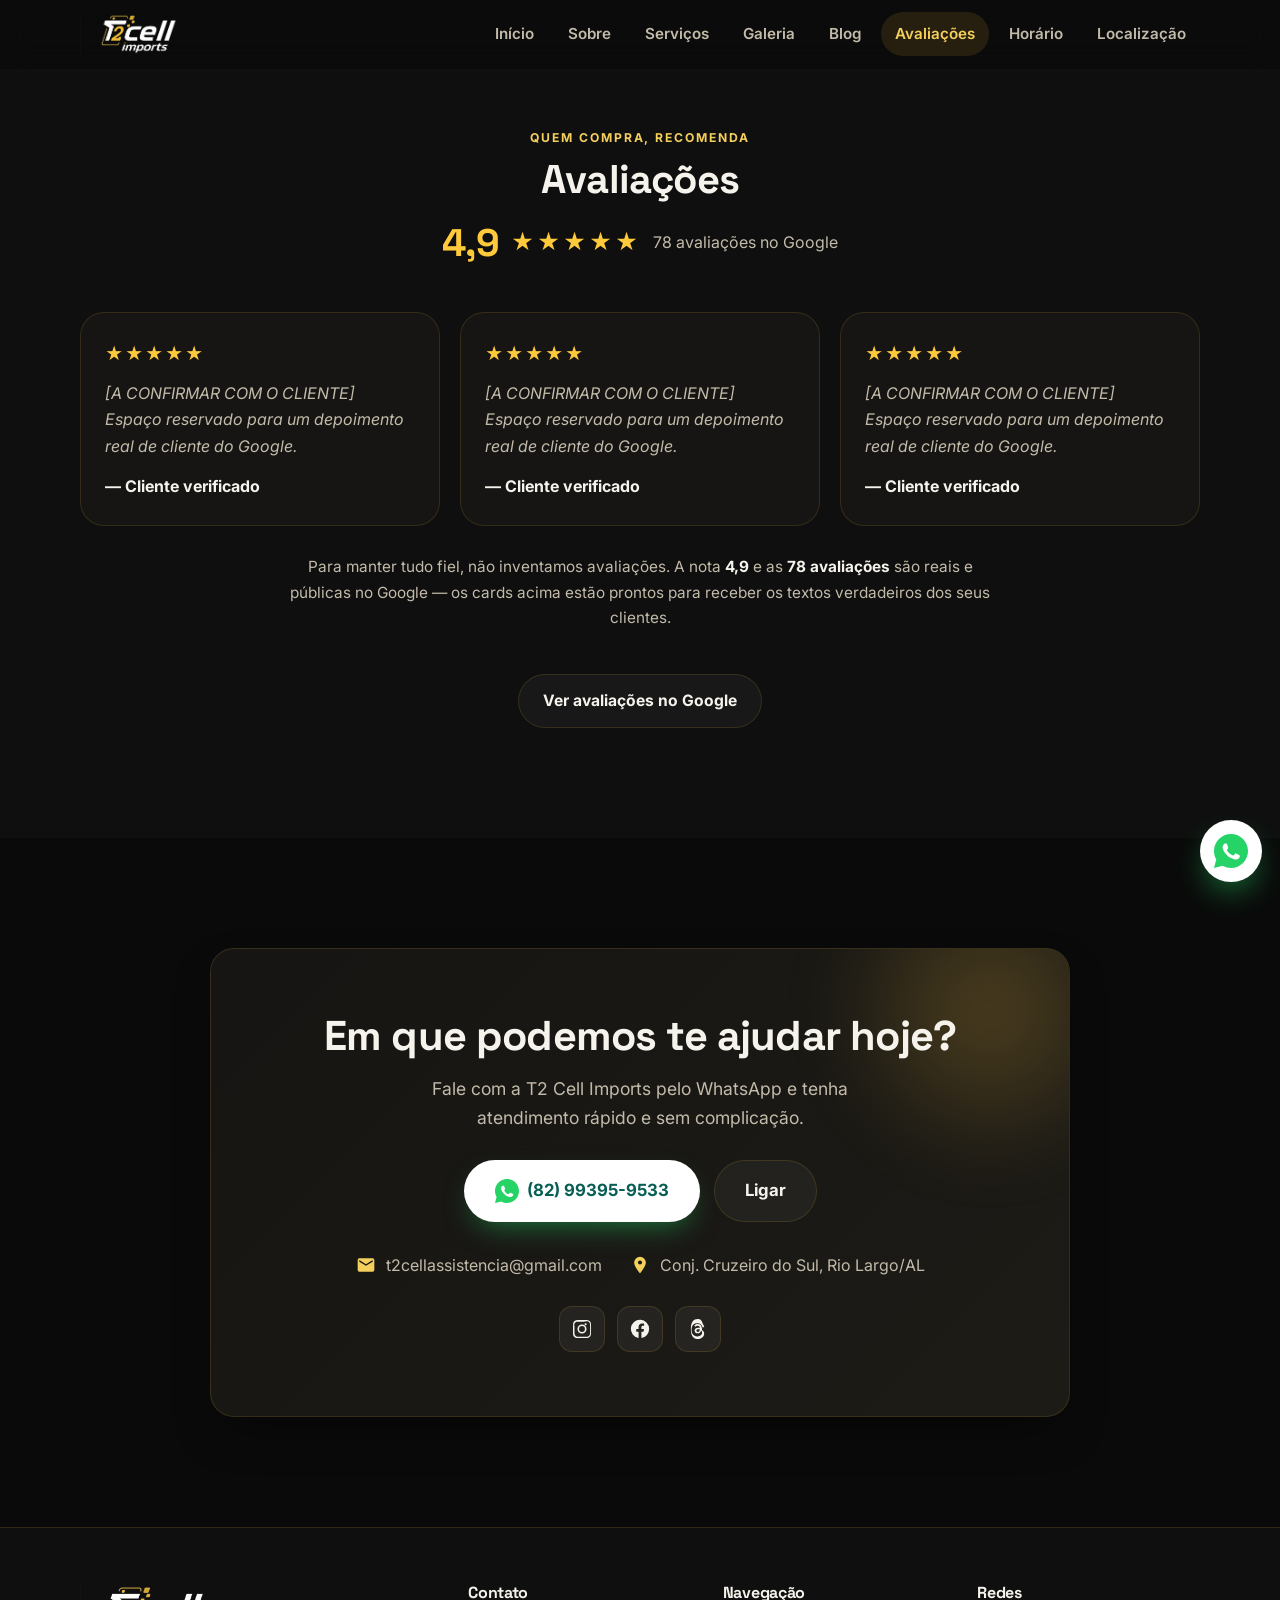
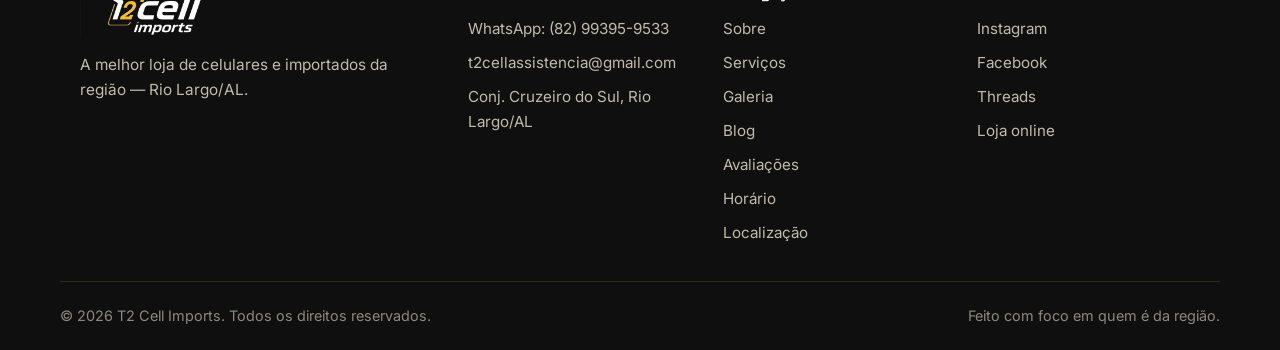
==== commit af7008c7: "style: cabeçalho preto (remove azul), botão do hero com logo oficial do WhatsApp e texto atualizado " ====
--- a/avaliacoes.html
+++ b/avaliacoes.html
@@ -24,7 +24,7 @@
   <link rel="preconnect" href="https://fonts.googleapis.com" />
   <link rel="preconnect" href="https://fonts.gstatic.com" crossorigin />
   <link href="https://fonts.googleapis.com/css2?family=Space+Grotesk:wght@500;600;700&family=Inter:wght@400;500;600;700&display=swap" rel="stylesheet" />
-  <link rel="stylesheet" href="css/styles.css?v=13" />
+  <link rel="stylesheet" href="css/styles.css?v=15" />
 </head>
 <body>
   <a href="#main" class="skip-link">Pular para o conteúdo</a>
@@ -165,6 +165,6 @@
     <span class="whats-float-label">Fale conosco</span>
   </a>
 
-  <script src="js/main.js?v=13" defer></script>
+  <script src="js/main.js?v=15" defer></script>
 </body>
 </html>
--- a/css/styles.css
+++ b/css/styles.css
@@ -107,12 +107,12 @@
 /* ---------- Header ---------- */
 .site-header {
   position: fixed; inset: 0 0 auto 0; z-index: 100;
-  background: rgba(11, 16, 32, .72);
+  background: rgba(10, 10, 10, .72);
   backdrop-filter: saturate(140%) blur(14px);
   border-bottom: 1px solid transparent;
   transition: border-color .3s var(--ease), background .3s var(--ease);
 }
-.site-header.scrolled { border-bottom-color: var(--line); background: rgba(11,16,32,.9); }
+.site-header.scrolled { border-bottom-color: var(--line); background: rgba(10,10,10,.92); }
 .header-inner { display: flex; align-items: center; gap: 16px; min-height: 68px; }
 
 .brand { display: inline-flex; align-items: center; gap: 10px; font-weight: 700; }
@@ -440,7 +440,7 @@
   .main-nav { margin-left: auto; }
   .nav-list {
     position: fixed; inset: 68px 0 auto 0; flex-direction: column; gap: 4px;
-    background: rgba(11,16,32,.98); backdrop-filter: blur(12px); border-bottom: 1px solid var(--line);
+    background: rgba(10,10,10,.98); backdrop-filter: blur(12px); border-bottom: 1px solid var(--line);
     padding: 14px 20px 22px; transform: translateY(-120%); transition: transform .35s var(--ease); z-index: 99;
   }
   .nav-list.open { transform: translateY(0); }
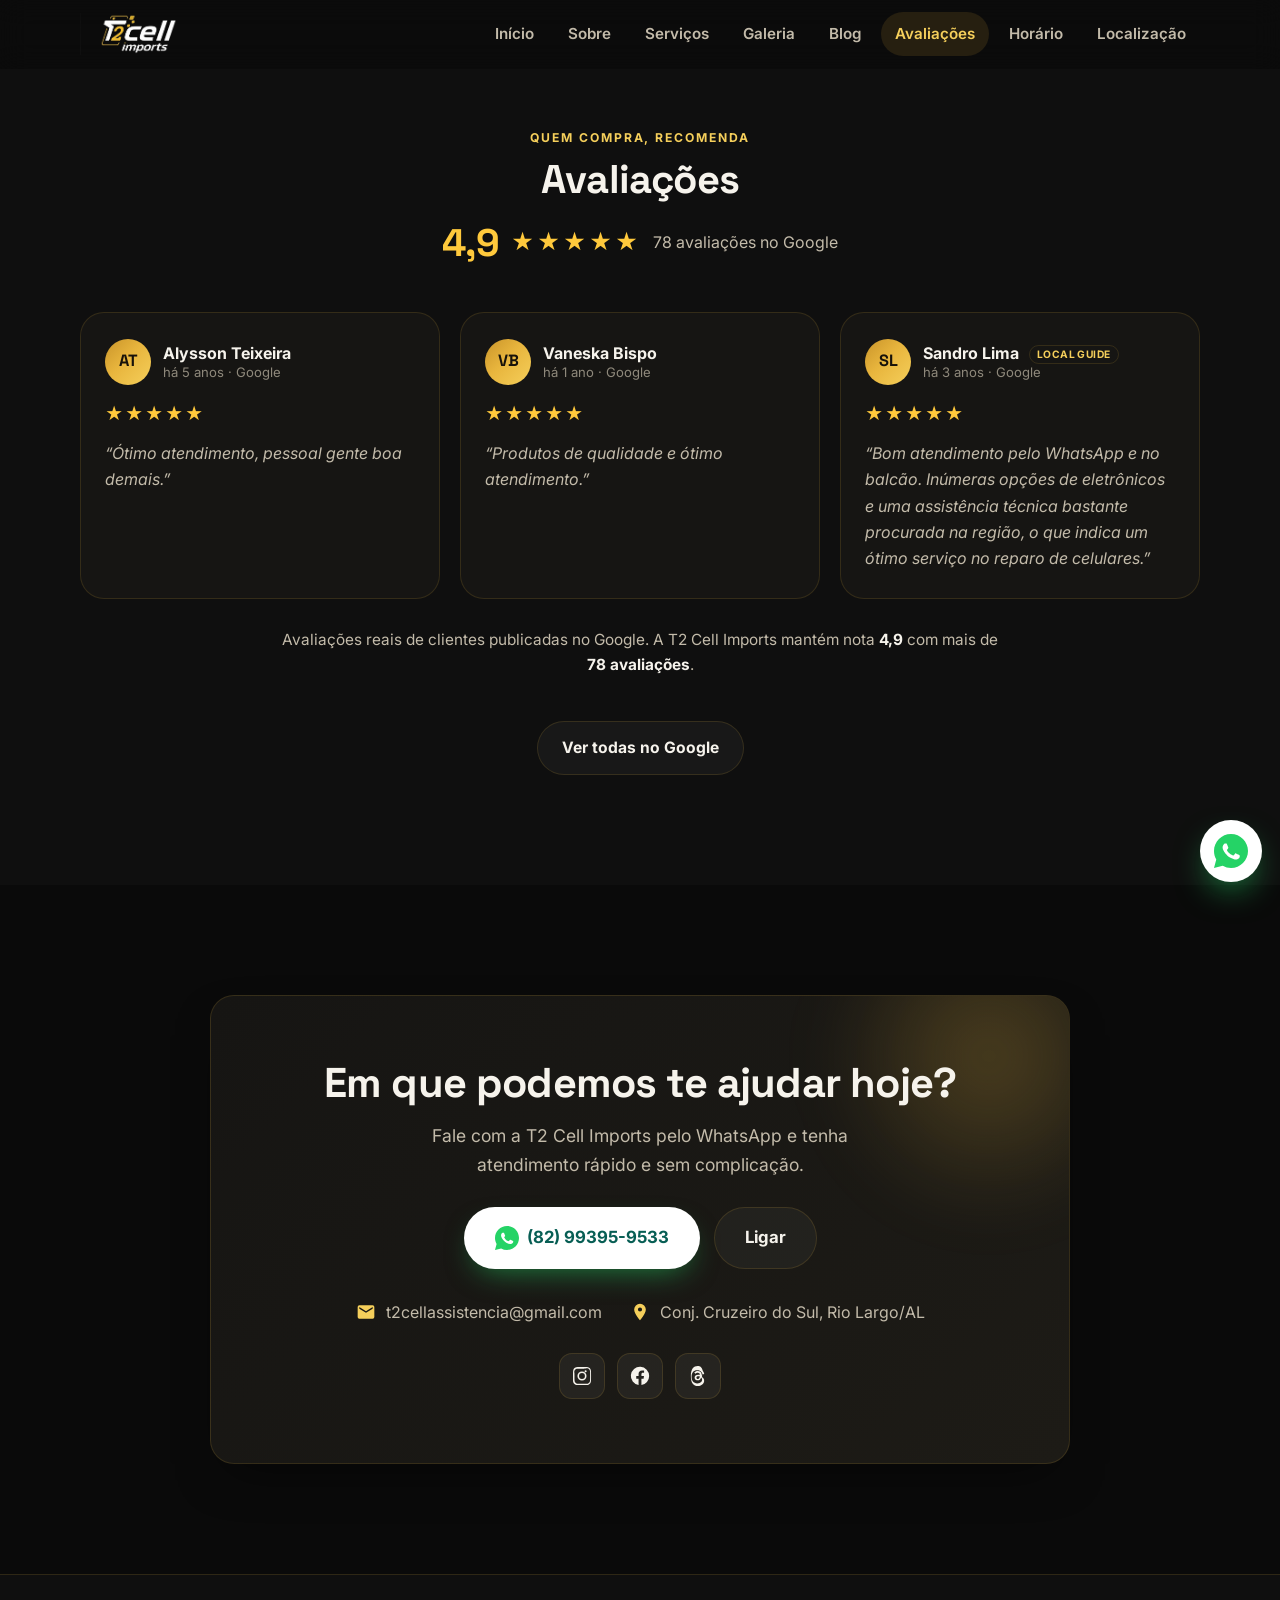
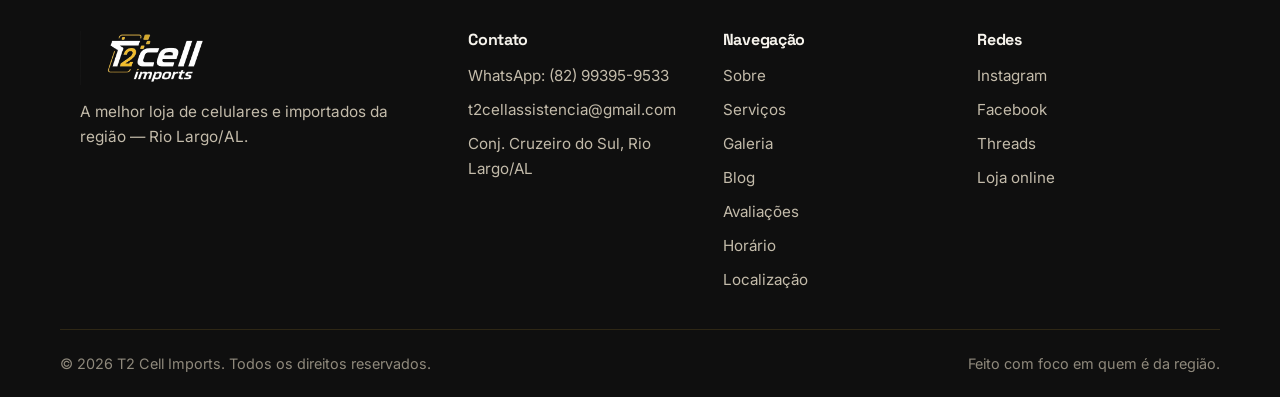
==== commit 2ef73e40: "content: preenche avaliações com depoimentos reais do Google - Avaliações reais de Alysson Teixeira," ====
--- a/avaliacoes.html
+++ b/avaliacoes.html
@@ -24,7 +24,7 @@
   <link rel="preconnect" href="https://fonts.googleapis.com" />
   <link rel="preconnect" href="https://fonts.gstatic.com" crossorigin />
   <link href="https://fonts.googleapis.com/css2?family=Space+Grotesk:wght@500;600;700&family=Inter:wght@400;500;600;700&display=swap" rel="stylesheet" />
-  <link rel="stylesheet" href="css/styles.css?v=15" />
+  <link rel="stylesheet" href="css/styles.css?v=20" />
 </head>
 <body>
   <a href="#main" class="skip-link">Pular para o conteúdo</a>
@@ -64,16 +64,36 @@
           </div>
         </header>
         <div class="reviews" aria-label="Depoimentos de clientes">
-          <blockquote class="review reveal"><span class="stars" aria-hidden="true">★★★★★</span><p>[A CONFIRMAR COM O CLIENTE] Espaço reservado para um depoimento real de cliente do Google.</p><footer>— Cliente verificado</footer></blockquote>
-          <blockquote class="review reveal"><span class="stars" aria-hidden="true">★★★★★</span><p>[A CONFIRMAR COM O CLIENTE] Espaço reservado para um depoimento real de cliente do Google.</p><footer>— Cliente verificado</footer></blockquote>
-          <blockquote class="review reveal"><span class="stars" aria-hidden="true">★★★★★</span><p>[A CONFIRMAR COM O CLIENTE] Espaço reservado para um depoimento real de cliente do Google.</p><footer>— Cliente verificado</footer></blockquote>
+          <blockquote class="review reveal">
+            <div class="review-head">
+              <span class="review-avatar" aria-hidden="true">AT</span>
+              <span class="review-who"><span class="review-name">Alysson Teixeira</span><span class="review-when">há 5 anos · Google</span></span>
+            </div>
+            <span class="stars" aria-hidden="true">★★★★★</span>
+            <p>&ldquo;Ótimo atendimento, pessoal gente boa demais.&rdquo;</p>
+          </blockquote>
+          <blockquote class="review reveal">
+            <div class="review-head">
+              <span class="review-avatar" aria-hidden="true">VB</span>
+              <span class="review-who"><span class="review-name">Vaneska Bispo</span><span class="review-when">há 1 ano · Google</span></span>
+            </div>
+            <span class="stars" aria-hidden="true">★★★★★</span>
+            <p>&ldquo;Produtos de qualidade e ótimo atendimento.&rdquo;</p>
+          </blockquote>
+          <blockquote class="review reveal">
+            <div class="review-head">
+              <span class="review-avatar" aria-hidden="true">SL</span>
+              <span class="review-who"><span class="review-name">Sandro Lima <span class="review-badge">Local Guide</span></span><span class="review-when">há 3 anos · Google</span></span>
+            </div>
+            <span class="stars" aria-hidden="true">★★★★★</span>
+            <p>&ldquo;Bom atendimento pelo WhatsApp e no balcão. Inúmeras opções de eletrônicos e uma assistência técnica bastante procurada na região, o que indica um ótimo serviço no reparo de celulares.&rdquo;</p>
+          </blockquote>
         </div>
         <p class="reviews-note reveal">
-          Para manter tudo fiel, não inventamos avaliações. A nota <strong>4,9</strong> e as <strong>78 avaliações</strong>
-          são reais e públicas no Google — os cards acima estão prontos para receber os textos verdadeiros dos seus clientes.
+          Avaliações reais de clientes publicadas no Google. A T2 Cell Imports mantém nota <strong>4,9</strong> com mais de <strong>78 avaliações</strong>.
         </p>
         <div class="serv-cta reveal">
-          <a class="btn btn-ghost" href="https://www.google.com/maps?q=-9.5343182,-35.8074484" target="_blank" rel="noopener">Ver avaliações no Google</a>
+          <a class="btn btn-ghost" href="https://www.google.com/maps?cid=3464730312489425127" target="_blank" rel="noopener">Ver todas no Google</a>
         </div>
       </div>
     </section>
@@ -165,6 +185,6 @@
     <span class="whats-float-label">Fale conosco</span>
   </a>
 
-  <script src="js/main.js?v=15" defer></script>
+  <script src="js/main.js?v=20" defer></script>
 </body>
 </html>
--- a/css/styles.css
+++ b/css/styles.css
@@ -278,6 +278,45 @@
   background: linear-gradient(to top, rgba(7,11,24,.85), transparent); color: var(--text);
 }
 .gallery-note { text-align: center; color: var(--muted); font-size: .9rem; margin-top: 20px; }
+.tile-map iframe { width: 100%; height: 100%; min-height: 200px; border: 0; display: block; }
+.tile-map figcaption { pointer-events: none; }
+
+/* ---------- Carrossel (álbum de clientes) ---------- */
+.carousel { position: relative; }
+.carousel-viewport { overflow-x: auto; scroll-snap-type: x mandatory; scroll-behavior: smooth; -ms-overflow-style: none; scrollbar-width: none; }
+.carousel-viewport::-webkit-scrollbar { display: none; }
+.carousel-track { display: flex; gap: 16px; padding: 4px; margin: 0; list-style: none; }
+.carousel-slide {
+  flex: 0 0 100%; width: 100%; scroll-snap-align: center;
+  display: grid; place-items: center; padding: 4px;
+}
+.carousel-slide img {
+  width: auto; height: auto; max-width: min(100%, 420px); max-height: 74vh;
+  object-fit: contain; display: block;
+  border-radius: var(--radius-lg); border: 1px solid var(--line); box-shadow: var(--shadow); background: #0d0d0d;
+}
+.carousel-btn {
+  position: absolute; top: 50%; transform: translateY(-50%); z-index: 3;
+  width: 48px; height: 48px; border-radius: 50%; cursor: pointer;
+  background: rgba(10,10,10,.72); color: var(--text); border: 1px solid var(--line);
+  font-size: 1.8rem; line-height: 1; display: grid; place-items: center;
+  backdrop-filter: blur(6px); transition: background .25s var(--ease), border-color .25s var(--ease), transform .25s var(--ease);
+}
+.carousel-btn:hover { background: var(--grad); color: #17120a; border-color: transparent; }
+.carousel-btn.prev { left: -6px; }
+.carousel-btn.next { right: -6px; }
+.carousel-dots { display: flex; gap: 9px; justify-content: center; margin-top: 22px; }
+.carousel-dots button {
+  width: 10px; height: 10px; border-radius: 50%; border: 0; padding: 0; cursor: pointer;
+  background: rgba(255,255,255,.22); transition: background .25s var(--ease), transform .25s var(--ease);
+}
+.carousel-dots button.active { background: var(--grad); transform: scale(1.25); }
+@media (max-width: 760px) {
+  .carousel-slide img { max-width: 100%; max-height: 70vh; }
+  .carousel-btn { width: 42px; height: 42px; font-size: 1.5rem; }
+  .carousel-btn.prev { left: 2px; }
+  .carousel-btn.next { right: 2px; }
+}
 
 /* ---------- Blog ---------- */
 .post-cards { display: grid; grid-template-columns: repeat(3, 1fr); gap: 20px; }
@@ -336,8 +375,14 @@
 }
 .review:hover { transform: translateY(-4px); border-color: rgba(232,181,61,.4); }
 .review .stars { font-size: 1.1rem; letter-spacing: 2px; }
-.review p { color: var(--text-dim); margin: 12px 0 14px; font-style: italic; }
+.review p { color: var(--text-dim); margin: 12px 0 0; font-style: italic; }
 .review footer { font-weight: 700; color: var(--text); }
+.review-head { display: flex; align-items: center; gap: 12px; margin-bottom: 14px; }
+.review-avatar { width: 46px; height: 46px; border-radius: 50%; display: grid; place-items: center; flex: none; font-family: "Space Grotesk", sans-serif; font-weight: 700; font-size: 1.02rem; color: #17120a; background: var(--grad); }
+.review-who { display: flex; flex-direction: column; line-height: 1.3; }
+.review-name { font-weight: 700; color: var(--text); }
+.review-when { font-size: .82rem; color: var(--muted); }
+.review-badge { display: inline-block; font-size: .64rem; font-weight: 700; letter-spacing: .04em; text-transform: uppercase; color: var(--brand-2); border: 1px solid var(--line); border-radius: 999px; padding: 2px 7px; margin-left: 6px; vertical-align: middle; }
 .reviews-note { text-align: center; color: var(--text-dim); max-width: 720px; margin: 28px auto 0; font-size: .96rem; }
 .reviews-note strong { color: var(--text); }
 
